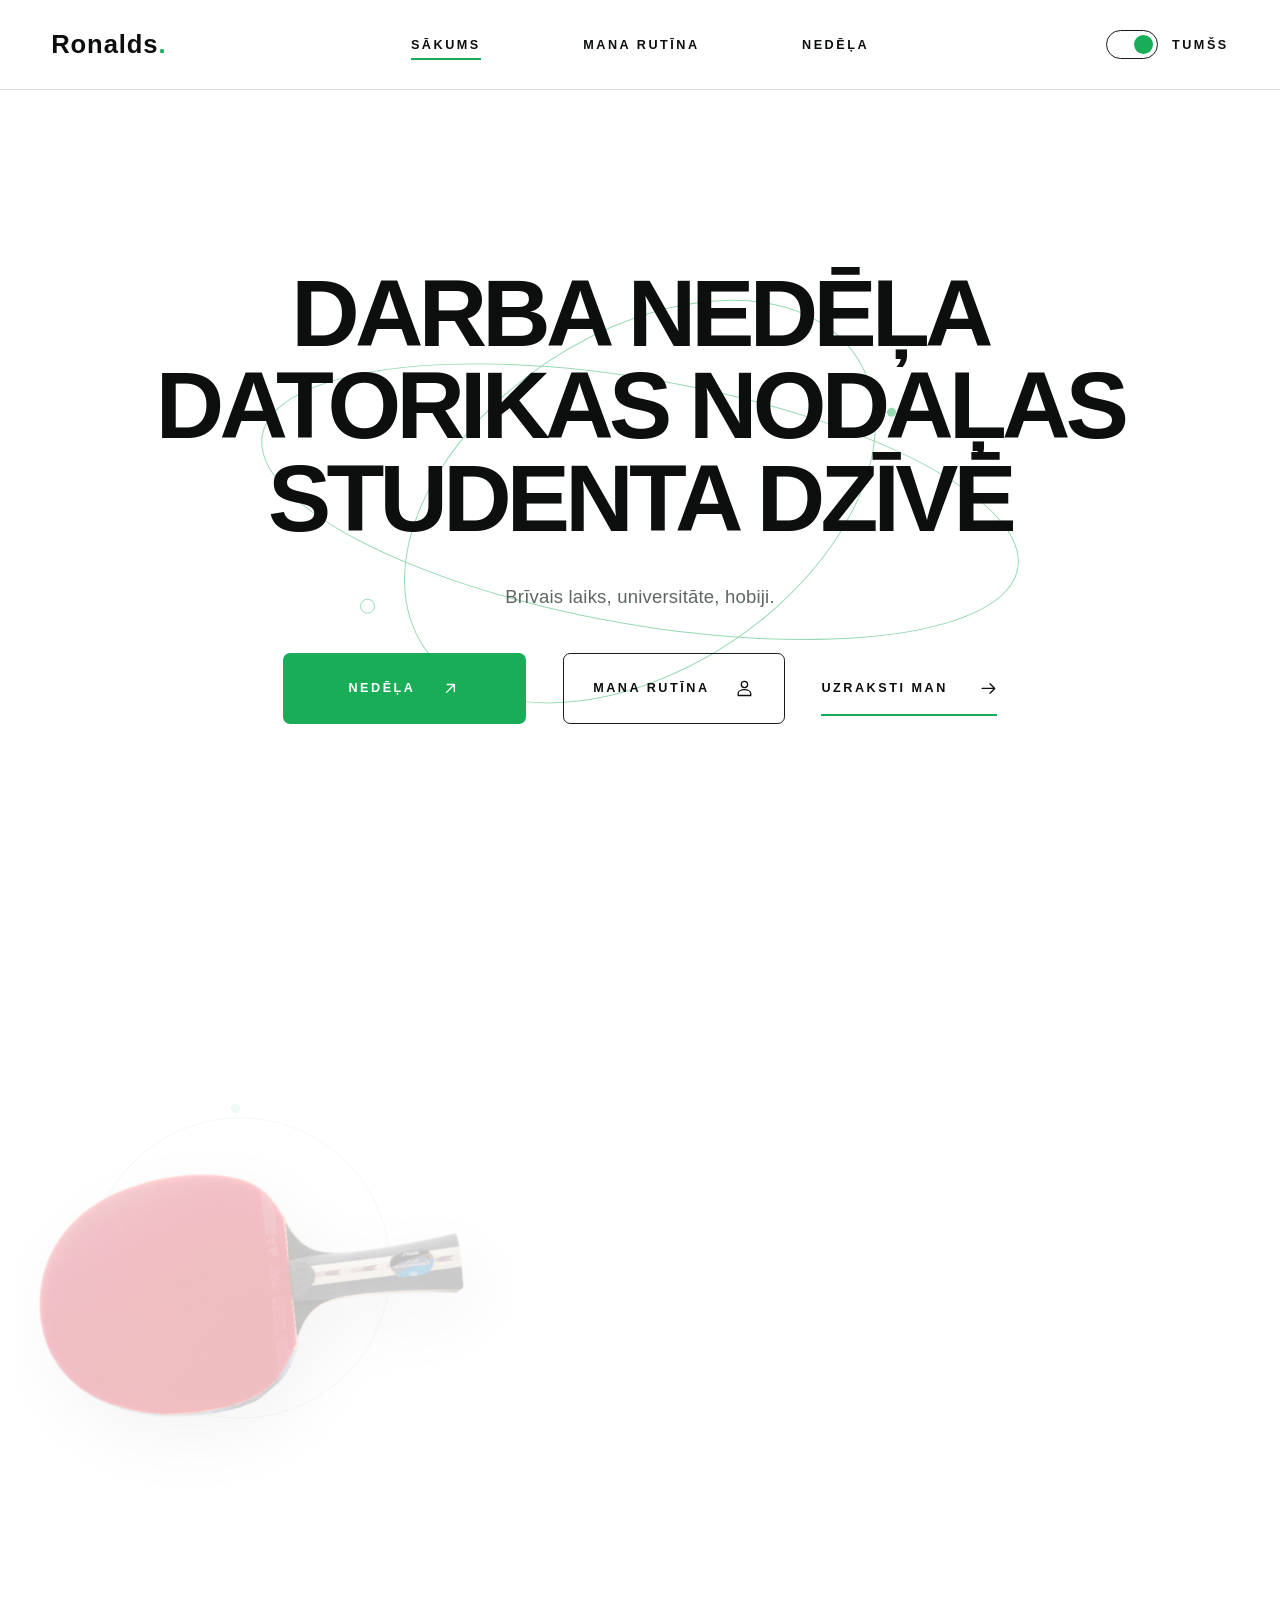
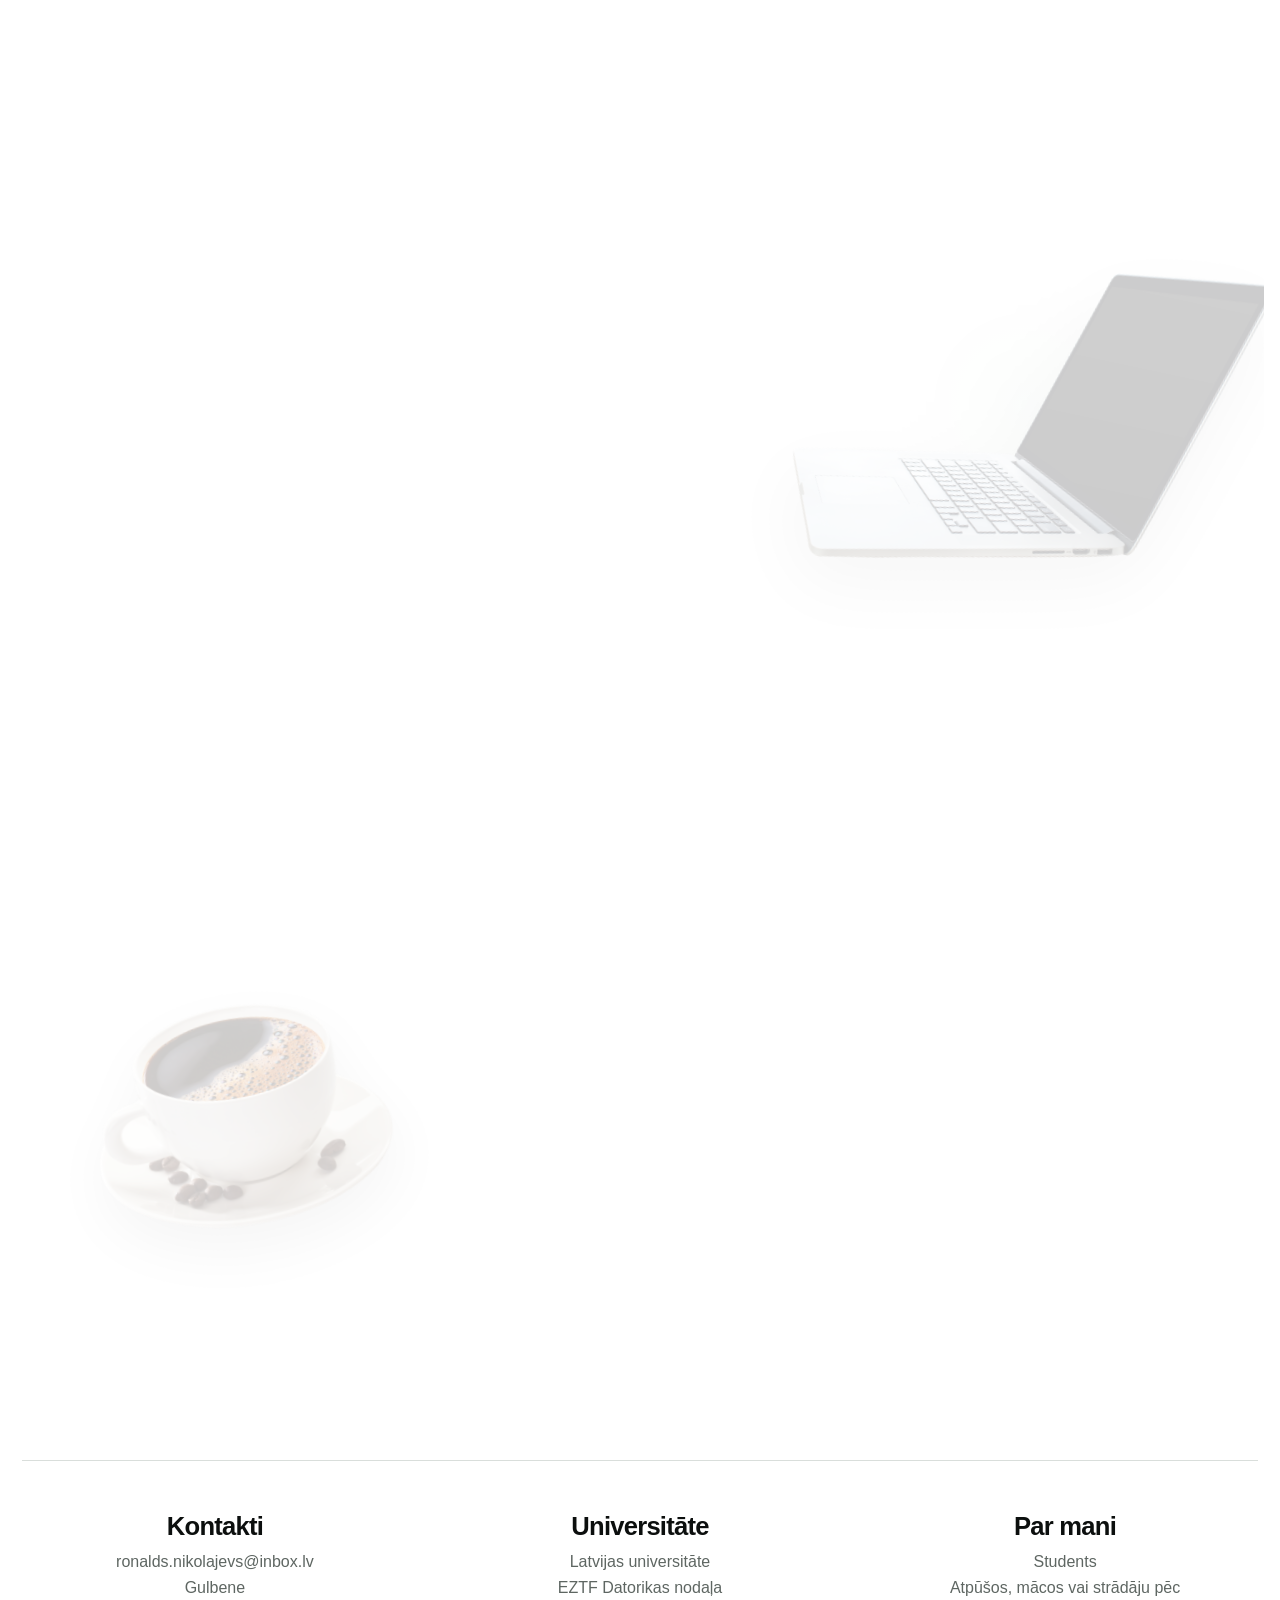
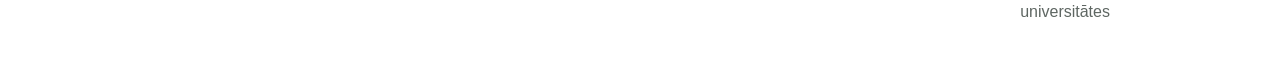
==== index.html @ 6f4b8826 "Add files via upload" ====
<!doctype html>
<html lang="en">
  <head>
    <meta charset="UTF-8">
    <meta name="viewport" content="width=device-width, initial-scale=1.0">
    <meta name="theme-color" content="#ffffff">
    <title>Sākums</title>
    <script>
      (() => {
        const savedTheme = localStorage.getItem("form-theme");
        const prefersDark = window.matchMedia("(prefers-color-scheme: dark)").matches;
        document.documentElement.dataset.theme = savedTheme || (prefersDark ? "dark" : "light");
      })();
    </script>
    <link rel="stylesheet" href="styles.css">
    <script src="script.js" defer></script>
  </head>
  <body>
    <header class="site-header">
      <a class="brand" href="index.html" aria-label="WEEK home">
        Ronalds<span>.</span>
      </a>

      <nav class="main-nav" aria-label="Main navigation">
        <a class="active" href="index.html" aria-current="page">Sākums</a>
        <a href="about.html">Mana rutīna</a>
        <a href="week.html">Nedēļa</a>
      </nav>

      <div class="header-actions">
        <button class="theme-toggle" type="button" aria-label="Switch to dark mode" aria-pressed="false">
          <span class="switch" aria-hidden="true"><span class="switch-dot"></span></span>
          <span class="toggle-label">Dark</span>
        </button>
      </div>
    </header>

    <main>
      <section class="hero" aria-labelledby="hero-title">
        <div class="orbit" aria-hidden="true">
          <span class="ring ring-one"></span>
          <span class="ring ring-two"></span>
          <span class="planet planet-one"></span>
          <span class="planet planet-two"></span>
        </div>

        <h1 id="hero-title">Darba nedēļa<br>Datorikas nodaļas studenta dzīvē</h1>
        <p class="hero-copy">Brīvais laiks, universitāte, hobiji.</p>

        <div class="hero-actions" aria-label="Explore">
          <a class="button primary" href="week.html">
            Nedēļa
            <svg viewBox="0 0 24 24" aria-hidden="true"><path d="M7 17 17 7M8 7h9v9"></path></svg>
          </a>
          <a class="button secondary" href="about.html">
            Mana rutīna
            <svg viewBox="0 0 24 24" aria-hidden="true"><path d="M20 21H4v-2.5c0-3 3.6-5 8-5s8 2 8 5V21ZM12 11a4 4 0 1 0 0-8 4 4 0 0 0 0 8Z"></path></svg>
          </a>
          <a class="button text-button" id="contact" href="contact.html">
            Uzraksti man
            <svg viewBox="0 0 24 24" aria-hidden="true"><path d="M4 12h16m-6-6 6 6-6 6"></path></svg>
          </a>
        </div>
      </section>

      <section class="racket-section scroll-racket" aria-labelledby="racket-title">
        <div class="racket-art" aria-hidden="true">
          <span class="racket-orbit"></span>
          <img src="assets/ping-pong-racket.png" alt="">
        </div>

        <div class="racket-copy">
          <span class="section-number">Hobijs / 01</span>
          <h2 id="racket-title">Galda teniss starp lekcijām</h2>
          <p>
            Galda teniss parāda kā es pavadu savu brīvo laiku aktīvi.
            Es ar saviem draugiem starp lekcijām spēlēju galda tenisu atpūtas telpā.
          </p>
          <p>
            Tas atļauj atslābt par universitātes darbiem.
          </p>
        </div>
      </section>

      <section class="laptop-section scroll-feature" aria-labelledby="laptop-title">
        <div class="laptop-copy">
          <span class="section-number">Mācības / 02</span>
          <h2 id="laptop-title">Dators ikdienas darbam</h2>
          <p>
            Katru dienu es izmantoju datoru vairākas stundas.
            Ar to pieslēdzos lekcijām, programmēju, veidoju mājaslapas un pabeidzu universitātes uzdevumus.
          </p>
          <p>
            Tas parāda manu datorikas studenta pusi: daudz laika pavadu pie ekrāna, bet tieši tur idejas pārvēršas reālā darbā.
          </p>
        </div>

        <div class="laptop-art" aria-hidden="true" data-scroll-art>
          <span class="laptop-glow"></span>
          <img src="assets/laptop-real.png" alt="">
        </div>
      </section>

      <section class="coffee-section scroll-feature" aria-labelledby="coffee-title">
        <div class="coffee-art" aria-hidden="true" data-scroll-art>
          <span class="coffee-glow"></span>
          <img src="assets/coffee-cup.png" alt="">
        </div>

        <div class="coffee-copy">
          <span class="section-number">Uzturs / 03</span>
          <h2 id="coffee-title">Kafija</h2>
          <p>
            Kādreiz vispār nedzēru kafiju, bet pēdējā laikā to dzeru pirms sāku mācīties, vai kad programmēju.
            Tā palīdz savākt domas un sagatavoties dienas darbiem.
          </p>
          <p>
            Nelietoju kafiju vairāk par 3 reizēm dienā.
          </p>
        </div>
      </section>
    </main>

    <footer class="site-footer">
      <article>
        <h2>Kontakti</h2>
        <p>ronalds.nikolajevs@inbox.lv</p>
        <p>Gulbene</p>
      </article>

      <article>
        <h2>Universitāte</h2>
        <p>Latvijas universitāte</p>
        <p>EZTF Datorikas nodaļa</p>
      </article>

      <article>
        <h2>Par mani</h2>
        <p>Students</p>
        <p>Atpūšos, mācos vai strādāju pēc universitātes</p>
      </article>
    </footer>
  </body>
</html>
---- styles.css ----
:root {
  --background: #ffffff;
  --surface: #ffffff;
  --text: #0c0f0e;
  --muted: #5e6662;
  --border: #d9dedb;
  --border-strong: #141a17;
  --green: #19ad58;
  --green-dark: #078b40;
  --green-soft: rgba(25, 173, 88, 0.17);
  --header-height: 5.65rem;
  --container: 92rem;
  --shadow: 0 16px 35px rgba(7, 139, 64, 0.19);
  --ease: cubic-bezier(0.22, 1, 0.36, 1);
}

html[data-theme="dark"] {
  --background: #090d0b;
  --surface: #0f1512;
  --text: #f5f8f6;
  --muted: #a7b1ac;
  --border: #28322d;
  --border-strong: #d8e0dc;
  --green: #3bcd75;
  --green-dark: #23a65b;
  --green-soft: rgba(59, 205, 117, 0.2);
  --shadow: 0 20px 42px rgba(20, 201, 96, 0.17);
}

*,
*::before,
*::after {
  box-sizing: border-box;
}

html {
  scroll-behavior: smooth;
}

body {
  min-width: 19rem;
  margin: 0;
  background: var(--background);
  color: var(--text);
  font-family: "Arial Nova", "Aptos", "Helvetica Neue", Arial, sans-serif;
  transition: background-color 350ms ease, color 350ms ease;
}

a {
  color: inherit;
  text-decoration: none;
}

.site-header {
  position: relative;
  z-index: 2;
  height: var(--header-height);
  max-width: var(--container);
  margin: 0 auto;
  padding: 0 clamp(1.4rem, 4vw, 3.6rem);
  border-bottom: 1px solid var(--border);
  display: grid;
  grid-template-columns: 1fr auto 1fr;
  align-items: center;
  transition: border-color 350ms ease;
}

.brand {
  justify-self: start;
  font-size: clamp(1.4rem, 2vw, 1.8rem);
  font-weight: 800;
  letter-spacing: 0.035em;
}

.brand span {
  color: var(--green);
}

.main-nav {
  display: flex;
  align-items: center;
  gap: clamp(2.6rem, 8vw, 7.2rem);
}

.main-nav a,
.start-button,
.toggle-label,
.button {
  font-size: 0.79rem;
  font-weight: 700;
  letter-spacing: 0.2em;
  text-transform: uppercase;
}

.main-nav a {
  position: relative;
  padding: 0.8rem 0;
}

.main-nav a::after {
  content: "";
  position: absolute;
  right: 0;
  bottom: 0.3rem;
  left: 0;
  height: 2px;
  background: var(--green);
  transform: scaleX(0);
  transform-origin: right;
  transition: transform 260ms var(--ease);
}

.main-nav a:hover::after,
.main-nav a:focus-visible::after,
.main-nav a.active::after {
  transform: scaleX(1);
  transform-origin: left;
}

.header-actions {
  justify-self: end;
  display: flex;
  align-items: center;
  gap: clamp(1.2rem, 3vw, 2.25rem);
}

.start-button {
  padding: 1rem 1.8rem;
  border: 1px solid var(--border-strong);
  border-radius: 0.42rem;
  transition: color 240ms ease, background-color 240ms ease, transform 240ms var(--ease);
}

.start-button:hover,
.start-button:focus-visible {
  background: var(--text);
  color: var(--background);
  transform: translateY(-2px);
}

.theme-toggle {
  appearance: none;
  border: 0;
  padding: 0;
  background: transparent;
  color: var(--text);
  display: flex;
  align-items: center;
  gap: 0.85rem;
  cursor: pointer;
}

.switch {
  position: relative;
  width: 3.25rem;
  height: 1.85rem;
  border: 1px solid var(--border-strong);
  border-radius: 999px;
  display: block;
}

.switch-dot {
  position: absolute;
  top: 0.27rem;
  right: 0.29rem;
  width: 1.18rem;
  height: 1.18rem;
  border-radius: 50%;
  background: var(--green);
  transition: transform 300ms var(--ease), background-color 250ms ease;
}

html[data-theme="dark"] .switch-dot {
  transform: translateX(-1.35rem);
}

.hero {
  position: relative;
  min-height: calc(100svh - var(--header-height));
  padding: clamp(2.75rem, 8vh, 5.2rem) 1.4rem;
  display: flex;
  flex-direction: column;
  align-items: center;
  justify-content: center;
  text-align: center;
  overflow: hidden;
}

.hero h1 {
  position: relative;
  z-index: 1;
  margin: 0;
  font-size: clamp(3.25rem, 7.4vw, 6.8rem);
  font-weight: 800;
  letter-spacing: -0.05em;
  line-height: 0.98;
  text-transform: uppercase;
  animation: rise-in 760ms var(--ease) both;
}

.hero-copy {
  position: relative;
  z-index: 1;
  margin: clamp(2rem, 4.5vh, 3.4rem) 0 0;
  color: var(--muted);
  font-size: clamp(1rem, 1.45vw, 1.28rem);
  letter-spacing: 0.01em;
  animation: rise-in 760ms 100ms var(--ease) both;
}

.hero-actions {
  position: relative;
  z-index: 1;
  margin-top: clamp(2rem, 5vh, 3.25rem);
  display: flex;
  align-items: center;
  gap: clamp(1.25rem, 3vw, 2.3rem);
  animation: rise-in 760ms 190ms var(--ease) both;
}

.button {
  height: 4.45rem;
  display: inline-flex;
  align-items: center;
  justify-content: center;
  gap: 1.6rem;
  transition: transform 260ms var(--ease), box-shadow 260ms ease, background-color 260ms ease;
}

.button svg {
  width: 1.18rem;
  height: 1.18rem;
  fill: none;
  stroke: currentColor;
  stroke-width: 1.7;
  stroke-linecap: round;
  stroke-linejoin: round;
  transition: transform 270ms var(--ease);
}

.primary {
  min-width: clamp(14.4rem, 19vw, 16rem);
  padding: 0 1.85rem;
  border-radius: 0.45rem;
  color: #fff;
  background: var(--green);
}

.primary:hover,
.primary:focus-visible {
  background: var(--green-dark);
  box-shadow: var(--shadow);
  transform: translateY(-4px);
}

.primary:hover svg,
.primary:focus-visible svg {
  transform: translate(3px, -3px);
}

.secondary {
  min-width: clamp(13.5rem, 17vw, 15rem);
  padding: 0 1.85rem;
  border: 1px solid var(--border-strong);
  border-radius: 0.45rem;
}

.secondary:hover,
.secondary:focus-visible {
  background-color: var(--green-soft);
  transform: translateY(-4px);
}

.secondary:hover svg,
.secondary:focus-visible svg {
  transform: scale(1.08);
}

.text-button {
  position: relative;
  min-width: 11rem;
  justify-content: space-between;
  height: 4rem;
}

.text-button::after {
  content: "";
  position: absolute;
  right: 0;
  bottom: 0.25rem;
  left: 0;
  height: 2px;
  background: var(--green);
  transform-origin: left;
  transition: transform 270ms var(--ease);
}

.text-button:hover::after,
.text-button:focus-visible::after {
  transform: scaleX(0.72);
}

.text-button:hover svg,
.text-button:focus-visible svg {
  transform: translateX(7px);
}

.orbit {
  position: absolute;
  top: 50%;
  left: 50%;
  width: min(48rem, 72vw);
  height: clamp(17rem, 33vw, 21rem);
  transform: translate(-50%, -48%);
  color: var(--green);
  opacity: 0.45;
}

.ring {
  position: absolute;
  inset: 2.8rem 0;
  border: 1px solid currentColor;
  border-radius: 50%;
}

.ring-one {
  transform: rotate(10deg);
  animation: orbit-sway 12s ease-in-out infinite alternate;
}

.ring-two {
  inset: 0 7.7rem;
  transform: rotate(-34deg);
  animation: orbit-sway-alt 14s ease-in-out infinite alternate;
}

.planet {
  position: absolute;
  width: 0.58rem;
  height: 0.58rem;
  border-radius: 50%;
  background: currentColor;
}

.planet-one {
  top: 4.6rem;
  right: 8rem;
}

.planet-two {
  bottom: 3.5rem;
  left: 6.5rem;
  background: var(--background);
  border: 1px solid currentColor;
  width: 0.95rem;
  height: 0.95rem;
}

.racket-section {
  width: min(78rem, 100%);
  min-height: min(46rem, calc(100svh - var(--header-height)));
  margin: 0 auto;
  padding: clamp(4rem, 9vw, 7rem) clamp(1.35rem, 4vw, 3.6rem);
  display: grid;
  grid-template-columns: minmax(18rem, 0.9fr) minmax(19rem, 1fr);
  gap: clamp(2.2rem, 6vw, 5.6rem);
  align-items: center;
  overflow: hidden;
}

.racket-art {
  --racket-progress: 0;
  position: relative;
  min-height: clamp(19rem, 38vw, 31rem);
  display: grid;
  place-items: center;
  opacity: calc(0.25 + (var(--racket-progress) * 0.75));
  transform:
    translateX(calc(-5rem + (var(--racket-progress) * 5rem)))
    rotate(calc(-18deg + (var(--racket-progress) * 18deg)))
    scale(calc(0.82 + (var(--racket-progress) * 0.18)));
  transition: opacity 180ms linear, transform 180ms linear;
}

.racket-art img {
  position: relative;
  z-index: 1;
  width: min(35rem, 100%);
  filter: drop-shadow(0 2rem 2.7rem rgba(0, 0, 0, 0.18));
  transform: rotate(-10deg);
}

.racket-orbit {
  position: absolute;
  width: min(27rem, 86%);
  aspect-ratio: 1;
  border: 1px solid var(--green);
  border-radius: 50%;
  opacity: 0.32;
  transform: rotate(-24deg) scale(calc(0.85 + (var(--racket-progress) * 0.18)));
}

.racket-orbit::after {
  content: "";
  position: absolute;
  right: 14%;
  top: 8%;
  width: 0.8rem;
  height: 0.8rem;
  border-radius: 50%;
  background: var(--green);
}

.racket-copy {
  opacity: 0;
  transform: translateY(1.4rem);
  transition: opacity 520ms var(--ease), transform 520ms var(--ease);
}

.racket-section.is-visible .racket-copy {
  opacity: 1;
  transform: translateY(0);
}

.section-number {
  display: inline-block;
  margin-bottom: 1rem;
  color: var(--green);
  font-size: 0.7rem;
  font-weight: 800;
  letter-spacing: 0.19em;
  text-transform: uppercase;
}

.racket-copy h2 {
  margin: 0;
  font-size: clamp(2.35rem, 5vw, 4.55rem);
  font-weight: 800;
  letter-spacing: -0.055em;
  line-height: 1;
  text-transform: uppercase;
}

.racket-copy p {
  max-width: 39rem;
  margin: 1.25rem 0 0;
  color: var(--muted);
  font-size: clamp(1rem, 1.45vw, 1.16rem);
  line-height: 1.65;
}

.laptop-section {
  width: min(78rem, 100%);
  min-height: min(46rem, calc(100svh - var(--header-height)));
  margin: 0 auto;
  padding: clamp(4rem, 9vw, 7rem) clamp(1.35rem, 4vw, 3.6rem);
  display: grid;
  grid-template-columns: minmax(19rem, 1fr) minmax(18rem, 1fr);
  gap: clamp(2.2rem, 6vw, 5.6rem);
  align-items: center;
  overflow: hidden;
}

.laptop-section {
  --feature-progress: 0;
}

.laptop-copy {
  opacity: 0;
  transform: translateY(1.4rem);
  transition: opacity 520ms var(--ease), transform 520ms var(--ease);
}

.laptop-section.is-visible .laptop-copy {
  opacity: 1;
  transform: translateY(0);
}

.laptop-copy h2 {
  margin: 0;
  font-size: clamp(2.35rem, 5vw, 4.55rem);
  font-weight: 800;
  letter-spacing: -0.055em;
  line-height: 1;
  text-transform: uppercase;
}

.laptop-copy p {
  max-width: 39rem;
  margin: 1.25rem 0 0;
  color: var(--muted);
  font-size: clamp(1rem, 1.45vw, 1.16rem);
  line-height: 1.65;
}

.laptop-art {
  position: relative;
  min-height: clamp(19rem, 38vw, 31rem);
  display: grid;
  place-items: center;
  opacity: calc(0.2 + (var(--feature-progress) * 0.8));
  transform:
    translateX(calc(5rem - (var(--feature-progress) * 5rem)))
    rotate(calc(12deg - (var(--feature-progress) * 12deg)))
    scale(calc(0.84 + (var(--feature-progress) * 0.16)));
  transition: opacity 180ms linear, transform 180ms linear;
}

.laptop-art img {
  position: relative;
  z-index: 1;
  width: min(40rem, 112%);
  filter: drop-shadow(0 2rem 2.7rem rgba(0, 0, 0, 0.18));
}

.laptop-glow {
  position: absolute;
  width: min(27rem, 78%);
  aspect-ratio: 1;
  border-radius: 50%;
  background: radial-gradient(circle, var(--green-soft), transparent 64%);
  opacity: calc(0.35 + (var(--feature-progress) * 0.4));
  transform: scale(calc(0.82 + (var(--feature-progress) * 0.28)));
}

.coffee-section {
  --feature-progress: 0;
  width: min(78rem, 100%);
  min-height: min(43rem, calc(100svh - var(--header-height)));
  margin: 0 auto;
  padding: clamp(4rem, 9vw, 7rem) clamp(1.35rem, 4vw, 3.6rem);
  display: grid;
  grid-template-columns: minmax(18rem, 0.95fr) minmax(19rem, 1.05fr);
  gap: clamp(2.2rem, 6vw, 5.6rem);
  align-items: center;
  overflow: hidden;
}

.coffee-copy {
  opacity: 0;
  transform: translateY(1.4rem);
  transition: opacity 520ms var(--ease), transform 520ms var(--ease);
}

.coffee-section.is-visible .coffee-copy {
  opacity: 1;
  transform: translateY(0);
}

.coffee-copy h2 {
  margin: 0;
  font-size: clamp(2.35rem, 5vw, 4.55rem);
  font-weight: 800;
  letter-spacing: -0.055em;
  line-height: 1;
  text-transform: uppercase;
}

.coffee-copy p {
  max-width: 39rem;
  margin: 1.25rem 0 0;
  color: var(--muted);
  font-size: clamp(1rem, 1.45vw, 1.16rem);
  line-height: 1.65;
}

.coffee-art {
  position: relative;
  min-height: clamp(18rem, 34vw, 28rem);
  display: grid;
  place-items: center;
  opacity: calc(0.2 + (var(--feature-progress) * 0.8));
  transform:
    translateX(calc(-5rem + (var(--feature-progress) * 5rem)))
    rotate(calc(-10deg + (var(--feature-progress) * 10deg)))
    scale(calc(0.84 + (var(--feature-progress) * 0.16)));
  transition: opacity 180ms linear, transform 180ms linear;
}

.coffee-art img {
  position: relative;
  z-index: 1;
  width: min(22rem, 88%);
  filter: drop-shadow(0 1.8rem 2.2rem rgba(0, 0, 0, 0.2));
}

.coffee-glow {
  position: absolute;
  width: min(20rem, 78%);
  aspect-ratio: 1;
  border-radius: 50%;
  background:
    radial-gradient(circle at 45% 45%, rgba(113, 221, 78, 0.32), transparent 58%),
    radial-gradient(circle, var(--surface), transparent 70%);
  opacity: calc(0.35 + (var(--feature-progress) * 0.42));
  transform: scale(calc(0.8 + (var(--feature-progress) * 0.32)));
}

.week-main {
  width: min(88rem, 100%);
  margin: 0 auto;
  padding: clamp(3.6rem, 7vw, 5.5rem) clamp(1.35rem, 4vw, 3.6rem) clamp(4rem, 8vw, 6.2rem);
}

.week-heading {
  text-align: center;
  animation: rise-in 720ms var(--ease) both;
}

.week-heading h1 {
  margin: 0;
  font-size: clamp(2.7rem, 5vw, 4.55rem);
  font-weight: 800;
  letter-spacing: -0.055em;
  line-height: 1;
  text-transform: uppercase;
}

.week-heading p {
  margin: 1.45rem 0 0;
  color: var(--muted);
  font-size: clamp(1rem, 1.5vw, 1.18rem);
}

.week-heading::after {
  content: "";
  display: block;
  width: 4.8rem;
  height: 2px;
  margin: 1.2rem auto 0;
  background: var(--green);
}

.days-grid {
  margin-top: clamp(3rem, 5.5vw, 4.2rem);
  display: flex;
  flex-wrap: wrap;
  justify-content: center;
  gap: clamp(1rem, 2.2vw, 1.6rem);
}

.day-card {
  --card-delay: 80ms;
  appearance: none;
  flex: 0 1 clamp(14rem, calc(25% - 1.5rem), 18rem);
  min-width: 14rem;
  padding: 0;
  border: 1px solid var(--border);
  border-radius: 0.65rem;
  background: var(--surface);
  color: var(--text);
  cursor: pointer;
  text-align: left;
  overflow: hidden;
  font: inherit;
  animation: rise-in 620ms var(--card-delay) var(--ease) both;
  transition: transform 270ms var(--ease), border-color 270ms ease, box-shadow 270ms ease;
}

.day-card:nth-child(2) { --card-delay: 125ms; }
.day-card:nth-child(3) { --card-delay: 170ms; }
.day-card:nth-child(4) { --card-delay: 215ms; }
.day-card:nth-child(5) { --card-delay: 260ms; }
.day-card:nth-child(6) { --card-delay: 305ms; }
.day-card:nth-child(7) { --card-delay: 350ms; }

.day-card:hover,
.day-card:focus-visible {
  border-color: var(--green);
  box-shadow: 0 18px 36px rgba(12, 15, 14, 0.09);
  transform: translateY(-0.45rem);
}

html[data-theme="dark"] .day-card:hover,
html[data-theme="dark"] .day-card:focus-visible {
  box-shadow: var(--shadow);
}

.card-visual {
  position: relative;
  display: block;
  height: clamp(11.8rem, 15.5vw, 13.75rem);
  margin: 0.55rem;
  border-radius: 0.42rem;
  border: 1px solid var(--border);
  background: linear-gradient(135deg, var(--green-soft), transparent 58%);
  overflow: hidden;
}

.card-number {
  position: absolute;
  top: 0.72rem;
  left: 0.86rem;
  font-size: clamp(3.15rem, 4vw, 3.75rem);
  line-height: 1;
  font-weight: 800;
  letter-spacing: -0.08em;
}

.time-mark {
  position: absolute;
  right: 0.75rem;
  color: var(--muted);
  font-size: 0.55rem;
  letter-spacing: 0.16em;
}

.time-one { top: 1.22rem; }
.time-two { top: 4.15rem; }
.time-three { top: 7.25rem; }
.time-four { bottom: 1.1rem; }

.timeline-line {
  position: absolute;
  top: 1.55rem;
  right: 3.2rem;
  bottom: 1.35rem;
  width: 1px;
  background: var(--border);
}

.timeline-node {
  position: absolute;
  right: 2.93rem;
  width: 0.58rem;
  height: 0.58rem;
  border: 1px solid var(--green);
  border-radius: 50%;
  background: var(--surface);
}

.node-one { top: 1.22rem; background: var(--green); }
.node-two { top: 4.15rem; }
.node-three { top: 7.25rem; background: var(--green); }
.node-four { bottom: 1.02rem; }

.timeline-path {
  position: absolute;
  left: 1.2rem;
  right: 3.55rem;
  height: 1px;
  background: var(--green);
  opacity: 0.28;
  transform-origin: right;
}

.path-one {
  top: 5.15rem;
  transform: rotate(-11deg);
}

.path-two {
  top: 7.4rem;
  transform: rotate(15deg);
}

.path-three {
  bottom: 2.25rem;
  transform: rotate(-8deg);
}

.card-body {
  display: block;
  padding: 1.05rem 1.15rem 1.2rem;
}

.card-day {
  display: block;
  font-size: 1.13rem;
  font-weight: 750;
  letter-spacing: 0.04em;
  text-transform: uppercase;
}

.card-labels {
  display: flex;
  margin-top: 0.65rem;
  gap: 0.52rem;
  color: var(--muted);
  font-size: 0.58rem;
  font-weight: 700;
  letter-spacing: 0.14em;
  text-transform: uppercase;
}

.card-labels span:not(:last-child)::after {
  content: "/";
  margin-left: 0.52rem;
}

.open-day {
  display: inline-flex;
  align-items: center;
  justify-content: center;
  margin-top: 1.08rem;
  min-height: 2.35rem;
  padding: 0 1rem;
  border: 1px solid var(--border-strong);
  border-radius: 0.32rem;
  font-size: 0.64rem;
  font-weight: 700;
  letter-spacing: 0.18em;
  text-transform: uppercase;
  transition: background-color 230ms ease, color 230ms ease, border-color 230ms ease;
}

.day-card:hover .open-day,
.day-card:focus-visible .open-day {
  border-color: var(--green);
  background: var(--green);
  color: #ffffff;
}

.day-dialog {
  width: min(49rem, calc(100% - 2rem));
  max-height: calc(100svh - 2rem);
  padding: clamp(1.5rem, 4vw, 2.35rem);
  border: 1px solid var(--border);
  border-radius: 0.8rem;
  background: var(--surface);
  color: var(--text);
  box-shadow: 0 34px 90px rgba(0, 0, 0, 0.21);
  overflow: auto;
}

.day-dialog[open] {
  animation: dialog-enter 250ms var(--ease) both;
}

.day-dialog::backdrop {
  background: rgba(5, 10, 8, 0.54);
  backdrop-filter: blur(3px);
}

.dialog-heading {
  position: relative;
  padding-right: 3rem;
}

.dialog-number {
  margin: 0 0 0.9rem;
  color: var(--green);
  font-size: 0.68rem;
  font-weight: 700;
  letter-spacing: 0.22em;
  text-transform: uppercase;
}

.dialog-heading h2 {
  margin: 0;
  font-size: clamp(2.3rem, 5vw, 3.3rem);
  font-weight: 800;
  letter-spacing: -0.055em;
  line-height: 1;
  text-transform: uppercase;
}

.dialog-intro {
  max-width: 29rem;
  margin: 1rem 0 0;
  color: var(--muted);
  line-height: 1.55;
}

.dialog-close {
  position: absolute;
  top: 0;
  right: 0;
  appearance: none;
  width: 2.7rem;
  height: 2.7rem;
  border: 1px solid var(--border);
  border-radius: 50%;
  background: transparent;
  color: var(--text);
  cursor: pointer;
  display: inline-flex;
  align-items: center;
  justify-content: center;
  padding: 0;
  transition: color 220ms ease, border-color 220ms ease, transform 220ms var(--ease);
}

.dialog-close:hover,
.dialog-close:focus-visible {
  color: var(--green);
  border-color: var(--green);
  transform: rotate(90deg);
}

.dialog-close svg {
  display: block;
  width: 1.05rem;
  height: 1.05rem;
  fill: none;
  stroke: currentColor;
  stroke-width: 1.8;
  stroke-linecap: round;
  stroke-linejoin: round;
}

.routine-list {
  margin-top: clamp(1.6rem, 4vw, 2.3rem);
  display: block;
}

.day-schedule {
  position: relative;
  margin: 0;
  padding: 0;
  list-style: none;
}

.day-schedule::before {
  content: "";
  position: absolute;
  top: 0.9rem;
  bottom: 0.9rem;
  left: 6.1rem;
  width: 1px;
  background: var(--border);
}

.day-schedule li {
  position: relative;
  display: grid;
  grid-template-columns: 5.1rem 1fr;
  gap: 2rem;
  align-items: start;
  padding: 0.78rem 0;
}

.day-schedule li::before {
  content: "";
  position: absolute;
  top: 1.15rem;
  left: 5.83rem;
  z-index: 1;
  width: 0.58rem;
  height: 0.58rem;
  border-radius: 50%;
  border: 1px solid var(--green);
  background: var(--surface);
}

.day-schedule li:first-child::before,
.day-schedule li:nth-child(3)::before,
.day-schedule li:last-child::before {
  background: var(--green);
}

.schedule-time {
  color: var(--green);
  font-size: 0.68rem;
  font-weight: 800;
  letter-spacing: 0.12em;
  line-height: 1.35;
}

.schedule-activity {
  margin: 0;
  color: var(--muted);
  font-size: 0.98rem;
  line-height: 1.45;
}

.about-main {
  width: min(78rem, 100%);
  margin: 0 auto;
  padding: clamp(3.7rem, 7vw, 5.9rem) clamp(1.35rem, 4vw, 3.6rem) clamp(4rem, 8vw, 6.4rem);
}

.about-heading {
  max-width: 54rem;
  margin: 0 auto;
  text-align: center;
  animation: rise-in 720ms var(--ease) both;
}

.about-heading h1 {
  margin: 0;
  font-size: clamp(2.65rem, 5vw, 4.45rem);
  font-weight: 800;
  letter-spacing: -0.055em;
  line-height: 1;
  text-transform: uppercase;
}

.about-heading p {
  max-width: 42rem;
  margin: 1.35rem auto 0;
  color: var(--muted);
  font-size: clamp(1rem, 1.45vw, 1.16rem);
  line-height: 1.6;
}

.routine-timeline {
  position: relative;
  margin-top: clamp(3rem, 6vw, 4.8rem);
  display: grid;
  gap: clamp(1.2rem, 2.5vw, 1.7rem);
}

.routine-timeline::before {
  content: "";
  position: absolute;
  top: 1.9rem;
  bottom: 1.9rem;
  left: 1.85rem;
  width: 1px;
  background: var(--border);
}

.routine-row {
  position: relative;
  display: grid;
  grid-template-columns: 3.75rem minmax(0, 1fr);
  gap: clamp(1rem, 2.4vw, 1.7rem);
  align-items: center;
  animation: rise-in 680ms var(--ease) both;
}

.routine-row:nth-child(2) {
  animation-delay: 90ms;
}

.routine-row:nth-child(3) {
  animation-delay: 180ms;
}

.routine-marker {
  position: relative;
  z-index: 1;
  width: 3.75rem;
  height: 3.75rem;
  border: 1px solid var(--border-strong);
  border-radius: 50%;
  background: var(--background);
  color: var(--green);
  display: inline-flex;
  align-items: center;
  justify-content: center;
  font-size: 0.78rem;
  font-weight: 800;
  letter-spacing: 0.12em;
  transition: transform 270ms var(--ease), border-color 270ms ease, background-color 270ms ease;
}

.routine-panel {
  position: relative;
  min-height: clamp(8.5rem, 12vw, 10rem);
  padding: clamp(1.25rem, 3vw, 1.75rem) clamp(1.25rem, 4vw, 2.4rem);
  border: 1px solid var(--border);
  border-radius: 0.65rem;
  background:
    linear-gradient(120deg, var(--green-soft), transparent 34%),
    var(--surface);
  overflow: hidden;
  transition: transform 270ms var(--ease), border-color 270ms ease, box-shadow 270ms ease;
}

.routine-panel::after {
  content: "";
  position: absolute;
  top: 50%;
  right: clamp(1rem, 3vw, 2rem);
  width: clamp(5.5rem, 18vw, 14rem);
  height: 1px;
  background: var(--green);
  opacity: 0.22;
  transform: rotate(-8deg);
}

.routine-row:hover .routine-marker,
.routine-row:focus-within .routine-marker {
  border-color: var(--green);
  background: var(--green);
  color: #ffffff;
  transform: scale(1.04);
}

.routine-row:hover .routine-panel,
.routine-row:focus-within .routine-panel {
  border-color: var(--green);
  box-shadow: 0 18px 38px rgba(12, 15, 14, 0.08);
  transform: translateX(0.35rem);
}

html[data-theme="dark"] .routine-row:hover .routine-panel,
html[data-theme="dark"] .routine-row:focus-within .routine-panel {
  box-shadow: var(--shadow);
}

.routine-time {
  display: inline-block;
  margin-bottom: 0.75rem;
  color: var(--green);
  font-size: 0.68rem;
  font-weight: 800;
  letter-spacing: 0.19em;
  text-transform: uppercase;
}

.routine-panel h2 {
  position: relative;
  z-index: 1;
  margin: 0;
  max-width: 35rem;
  font-size: clamp(1.35rem, 2.6vw, 2.15rem);
  font-weight: 800;
  letter-spacing: -0.035em;
  line-height: 1.05;
  text-transform: uppercase;
}

.routine-panel p {
  position: relative;
  z-index: 1;
  max-width: 49rem;
  margin: 0.85rem 0 0;
  color: var(--muted);
  font-size: clamp(0.97rem, 1.25vw, 1.07rem);
  line-height: 1.55;
}

.contact-main {
  width: min(78rem, 100%);
  margin: 0 auto;
  padding: clamp(3.4rem, 7vw, 5rem) clamp(1.35rem, 4vw, 3.6rem) clamp(3.8rem, 7vw, 5.8rem);
}

.contact-heading {
  text-align: center;
  animation: rise-in 720ms var(--ease) both;
}

.contact-heading h1 {
  margin: 0;
  font-size: clamp(2.5rem, 5vw, 4.15rem);
  font-weight: 800;
  letter-spacing: -0.055em;
  line-height: 1;
  text-transform: uppercase;
}

.contact-layout {
  margin-top: clamp(2rem, 4vw, 3rem);
}

.message-form {
  width: min(34rem, 100%);
  margin: 0 auto;
  padding: clamp(1.35rem, 3vw, 2rem);
  border: 1px solid var(--border-strong);
  border-radius: 0.65rem;
  background:
    linear-gradient(135deg, var(--green-soft), transparent 36%),
    var(--surface);
  display: grid;
  gap: 0.75rem;
  animation: rise-in 720ms 90ms var(--ease) both;
}

.message-form h2 {
  margin: 0 0 0.65rem;
  text-align: center;
  font-size: clamp(1.35rem, 2.5vw, 1.85rem);
  font-weight: 800;
  letter-spacing: -0.035em;
  text-transform: uppercase;
}

.message-form label {
  margin-top: 0.35rem;
  color: var(--text);
  font-size: 0.72rem;
  font-weight: 800;
  letter-spacing: 0.16em;
  text-transform: uppercase;
}

.message-form input,
.message-form textarea {
  width: 100%;
  border: 1px solid var(--border-strong);
  border-radius: 0.28rem;
  background: var(--background);
  color: var(--text);
  font: inherit;
  font-size: 1rem;
  line-height: 1.5;
  transition: border-color 220ms ease, box-shadow 220ms ease, background-color 220ms ease;
}

.message-form input {
  min-height: 2.8rem;
  padding: 0 0.85rem;
}

.message-form textarea {
  min-height: 10rem;
  padding: 0.8rem 0.85rem;
  resize: vertical;
}

.message-form input:focus,
.message-form textarea:focus {
  border-color: var(--green);
  box-shadow: 0 0 0 3px var(--green-soft);
  outline: none;
}

.form-button {
  justify-self: end;
  margin-top: 0.8rem;
  min-height: 2.8rem;
  padding: 0 1.3rem;
  border: 1px solid var(--border-strong);
  border-radius: 0.32rem;
  background: var(--surface);
  color: var(--text);
  cursor: pointer;
  font: inherit;
  font-size: 0.72rem;
  font-weight: 800;
  letter-spacing: 0.17em;
  text-transform: uppercase;
  transition: background-color 230ms ease, color 230ms ease, border-color 230ms ease, transform 230ms var(--ease);
}

.form-button:hover,
.form-button:focus-visible {
  border-color: var(--green);
  background: var(--green);
  color: #ffffff;
  transform: translateY(-2px);
}

.site-footer {
  width: min(78rem, calc(100% - 2.7rem));
  margin: 0 auto;
  padding: clamp(2rem, 4.5vw, 3.2rem) 0 clamp(2.2rem, 5vw, 3.8rem);
  border-top: 1px solid var(--border);
  display: grid;
  grid-template-columns: repeat(3, 1fr);
  gap: clamp(1.2rem, 3vw, 2.4rem);
  text-align: center;
  animation: rise-in 720ms 170ms var(--ease) both;
}

.site-footer h2 {
  margin: 0 0 0.55rem;
  font-size: clamp(1.25rem, 2vw, 1.65rem);
  font-weight: 800;
  letter-spacing: -0.03em;
}

.site-footer p {
  max-width: 16rem;
  margin: 0.2rem auto 0;
  color: var(--muted);
  line-height: 1.45;
}

:focus-visible {
  outline: 2px solid var(--green);
  outline-offset: 4px;
}

@keyframes rise-in {
  from {
    opacity: 0;
    transform: translateY(1.2rem);
  }
  to {
    opacity: 1;
    transform: translateY(0);
  }
}

@keyframes dialog-enter {
  from {
    opacity: 0;
    transform: translateY(1.1rem) scale(0.985);
  }
  to {
    opacity: 1;
    transform: translateY(0) scale(1);
  }
}

@keyframes orbit-sway {
  to {
    transform: rotate(16deg) translateY(-0.35rem);
  }
}

@keyframes orbit-sway-alt {
  to {
    transform: rotate(-27deg) translateX(0.5rem);
  }
}

@media (max-width: 56rem) {
  :root {
    --header-height: 8.6rem;
  }

  .site-header {
    grid-template-columns: 1fr auto;
    grid-template-rows: 4.8rem 3.8rem;
  }

  .main-nav {
    grid-column: 1 / -1;
    grid-row: 2;
    width: 100%;
    justify-content: space-between;
    gap: clamp(1rem, 5vw, 2.6rem);
  }

  .header-actions {
    gap: 1rem;
  }

  .start-button {
    padding: 0.78rem 1rem;
  }

  .toggle-label {
    display: none;
  }

  .hero {
    padding-top: clamp(2.4rem, 6vh, 4rem);
  }

  .orbit {
    top: 39%;
    width: 88vw;
  }

  .racket-section {
    grid-template-columns: 1fr;
    text-align: center;
  }

  .laptop-section {
    grid-template-columns: 1fr;
    text-align: center;
  }

  .coffee-section {
    grid-template-columns: 1fr;
    text-align: center;
  }

  .laptop-art {
    order: -1;
  }

  .racket-copy p,
  .laptop-copy p,
  .coffee-copy p {
    margin-right: auto;
    margin-left: auto;
  }

  .week-main {
    padding-top: clamp(2.7rem, 7vw, 4rem);
  }

  .day-card {
    flex-basis: min(20rem, calc(50% - 0.75rem));
  }

  .about-main {
    padding-top: clamp(2.8rem, 7vw, 4.2rem);
  }

  .site-footer {
    grid-template-columns: 1fr;
    gap: 1.5rem;
  }

  .routine-timeline::before {
    left: 1.55rem;
  }

  .routine-row {
    grid-template-columns: 3.1rem minmax(0, 1fr);
  }

  .routine-marker {
    width: 3.1rem;
    height: 3.1rem;
  }
}

@media (max-width: 40rem) {
  .main-nav a,
  .start-button,
  .toggle-label,
  .button {
    font-size: 0.7rem;
    letter-spacing: 0.17em;
  }

  .main-nav a {
    text-align: center;
  }

  .hero-copy {
    max-width: 19rem;
    line-height: 1.65;
  }

  .hero-actions {
    width: min(20rem, 100%);
    flex-direction: column;
    gap: 1rem;
  }

  .button {
    width: 100%;
  }

  .text-button {
    padding: 0 1.1rem;
  }

  .orbit {
    opacity: 0.31;
  }

  .racket-section {
    padding-top: 3.2rem;
  }

  .racket-art {
    min-height: 17rem;
  }

  .laptop-section {
    padding-top: 3.2rem;
  }

  .coffee-section {
    padding-top: 3.2rem;
  }

  .laptop-art {
    min-height: 17rem;
  }

  .coffee-art {
    min-height: 16rem;
  }

  .racket-copy h2 {
    font-size: clamp(2.1rem, 12vw, 2.9rem);
  }

  .laptop-copy h2,
  .coffee-copy h2 {
    font-size: clamp(2.1rem, 12vw, 2.9rem);
  }

  .week-heading h1 {
    font-size: clamp(2.25rem, 12.6vw, 2.9rem);
  }

  .days-grid {
    margin-top: 2.6rem;
  }

  .day-card {
    flex-basis: min(21rem, 100%);
  }

  .card-visual {
    height: 13.5rem;
  }

  .routine-list {
    display: block;
  }

  .day-schedule::before {
    left: 4.85rem;
  }

  .day-schedule li {
    grid-template-columns: 4rem 1fr;
    gap: 1.65rem;
  }

  .day-schedule li::before {
    left: 4.58rem;
  }

  .schedule-time {
    font-size: 0.62rem;
  }

  .about-heading h1 {
    font-size: clamp(2.2rem, 11.7vw, 2.9rem);
  }

  .contact-heading h1 {
    font-size: clamp(2.2rem, 11.7vw, 2.9rem);
  }

  .message-form {
    padding: 1.2rem;
  }

  .routine-timeline {
    gap: 1rem;
  }

  .routine-timeline::before {
    display: none;
  }

  .routine-row {
    grid-template-columns: 1fr;
    gap: 0.8rem;
  }

  .routine-marker {
    width: 3rem;
    height: 3rem;
  }

  .routine-panel {
    min-height: 0;
  }

  .routine-row:hover .routine-panel,
  .routine-row:focus-within .routine-panel {
    transform: translateY(-0.18rem);
  }
}

@media (prefers-reduced-motion: reduce) {
  *,
  *::before,
  *::after {
    scroll-behavior: auto;
    animation-duration: 1ms !important;
    animation-iteration-count: 1 !important;
    transition-duration: 1ms !important;
  }

  .racket-art,
  .racket-copy,
  .laptop-art,
  .laptop-copy,
  .coffee-art,
  .coffee-copy {
    opacity: 1;
    transform: none;
  }
}
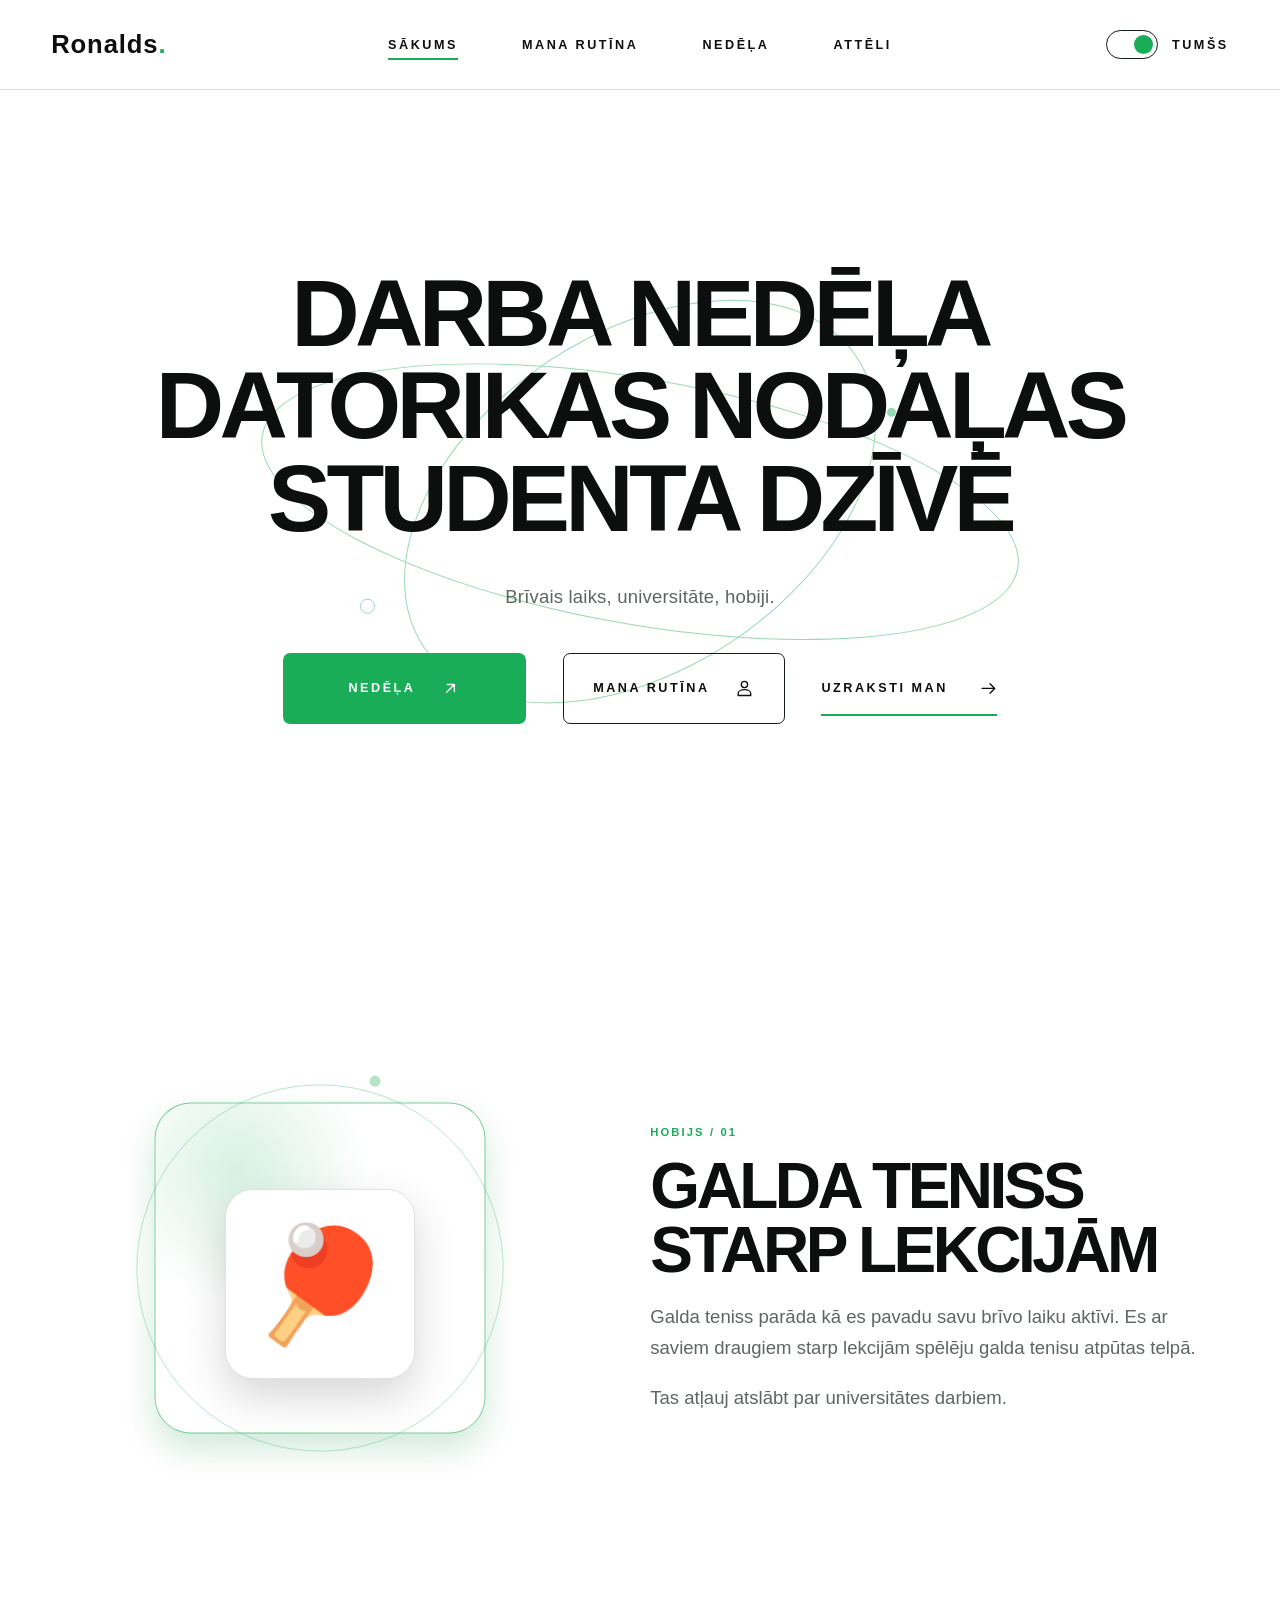
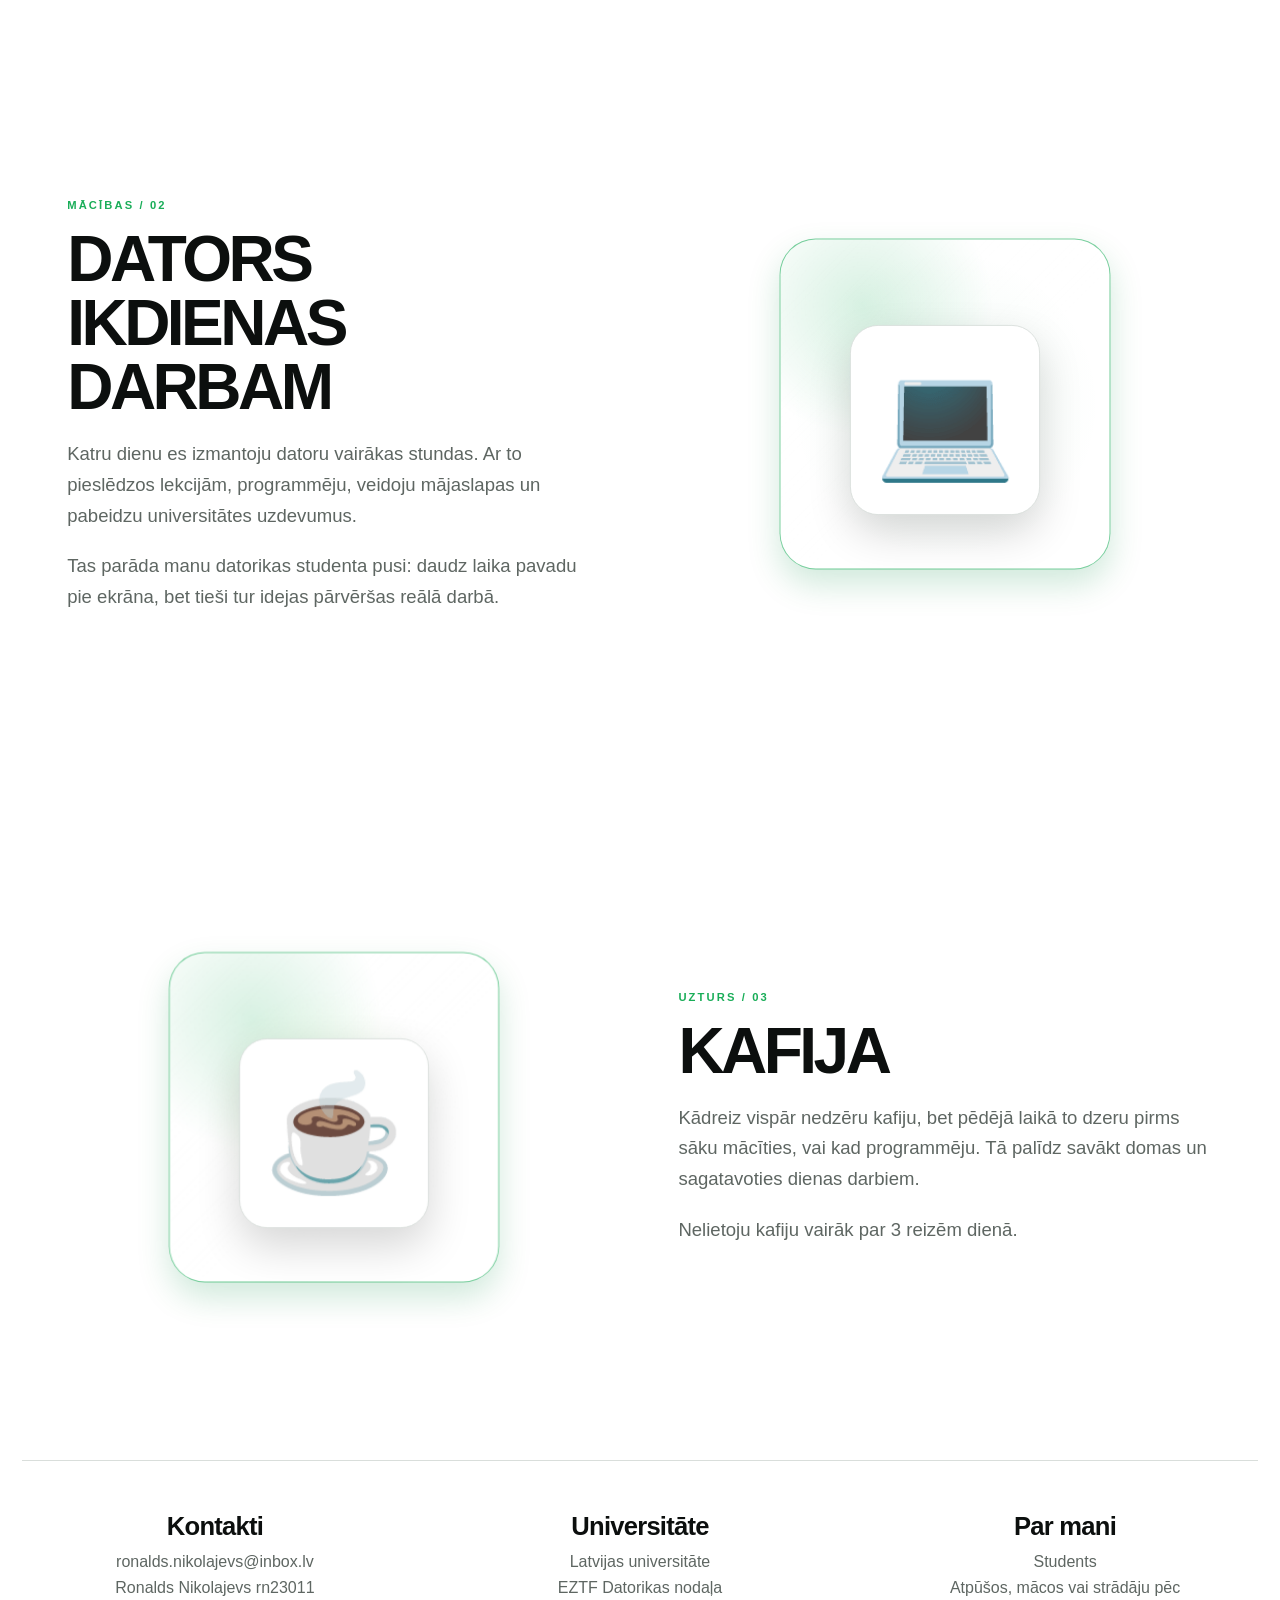
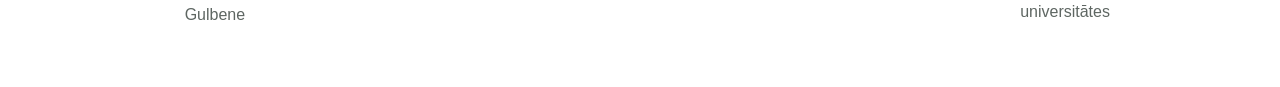
==== commit 6167bd20: "Add files via upload" ====
--- a/index.html
+++ b/index.html
@@ -1,5 +1,5 @@
 <!doctype html>
-<html lang="en">
+<html lang="lv">
   <head>
     <meta charset="UTF-8">
     <meta name="viewport" content="width=device-width, initial-scale=1.0">
@@ -25,6 +25,7 @@
         <a class="active" href="index.html" aria-current="page">Sākums</a>
         <a href="about.html">Mana rutīna</a>
         <a href="week.html">Nedēļa</a>
+        <a href="images.html">Attēli</a>
       </nav>
 
       <div class="header-actions">
@@ -64,9 +65,9 @@
       </section>
 
       <section class="racket-section scroll-racket" aria-labelledby="racket-title">
-        <div class="racket-art" aria-hidden="true">
+        <div class="racket-art emoji-art" aria-hidden="true">
           <span class="racket-orbit"></span>
-          <img src="assets/ping-pong-racket.png" alt="">
+          <span class="emoji-card">🏓</span>
         </div>
 
         <div class="racket-copy">
@@ -95,16 +96,16 @@
           </p>
         </div>
 
-        <div class="laptop-art" aria-hidden="true" data-scroll-art>
+        <div class="laptop-art emoji-art" aria-hidden="true" data-scroll-art>
           <span class="laptop-glow"></span>
-          <img src="assets/laptop-real.png" alt="">
+          <span class="emoji-card">💻</span>
         </div>
       </section>
 
       <section class="coffee-section scroll-feature" aria-labelledby="coffee-title">
-        <div class="coffee-art" aria-hidden="true" data-scroll-art>
+        <div class="coffee-art emoji-art" aria-hidden="true" data-scroll-art>
           <span class="coffee-glow"></span>
-          <img src="assets/coffee-cup.png" alt="">
+          <span class="emoji-card">☕</span>
         </div>
 
         <div class="coffee-copy">
@@ -125,6 +126,7 @@
       <article>
         <h2>Kontakti</h2>
         <p>ronalds.nikolajevs@inbox.lv</p>
+        <p>Ronalds Nikolajevs rn23011</p>
         <p>Gulbene</p>
       </article>
 
--- a/styles.css
+++ b/styles.css
@@ -79,7 +79,7 @@
 .main-nav {
   display: flex;
   align-items: center;
-  gap: clamp(2.6rem, 8vw, 7.2rem);
+  gap: clamp(1.35rem, 5vw, 4.6rem);
 }
 
 .main-nav a,
@@ -376,18 +376,48 @@
   place-items: center;
   opacity: calc(0.25 + (var(--racket-progress) * 0.75));
   transform:
-    translateX(calc(-5rem + (var(--racket-progress) * 5rem)))
-    rotate(calc(-18deg + (var(--racket-progress) * 18deg)))
-    scale(calc(0.82 + (var(--racket-progress) * 0.18)));
-  transition: opacity 180ms linear, transform 180ms linear;
-}
-
-.racket-art img {
-  position: relative;
-  z-index: 1;
-  width: min(35rem, 100%);
-  filter: drop-shadow(0 2rem 2.7rem rgba(0, 0, 0, 0.18));
-  transform: rotate(-10deg);
+    translate3d(0, calc(2rem - (var(--racket-progress) * 2rem)), 0)
+    scale(calc(0.96 + (var(--racket-progress) * 0.04)));
+  transition: opacity 160ms linear, transform 160ms linear;
+  will-change: opacity, transform;
+}
+
+.emoji-art::before {
+  content: "";
+  position: absolute;
+  width: min(22rem, 76%);
+  aspect-ratio: 1;
+  border: 1px solid color-mix(in srgb, var(--green) 58%, transparent);
+  border-radius: 2.4rem;
+  background:
+    radial-gradient(circle at 25% 20%, var(--green-soft), transparent 36%),
+    linear-gradient(135deg, rgba(255, 255, 255, 0.16), transparent 55%),
+    var(--surface);
+  box-shadow: var(--shadow);
+  transform: scale(calc(0.94 + (var(--racket-progress, var(--feature-progress, 0)) * 0.06)));
+}
+
+.emoji-card {
+  position: relative;
+  z-index: 2;
+  width: min(13.5rem, 52vw);
+  min-width: 13rem;
+  aspect-ratio: 1;
+  border: 1px solid var(--border);
+  border-radius: 2rem;
+  display: block;
+  background:
+    linear-gradient(145deg, rgba(255, 255, 255, 0.16), transparent),
+    var(--surface);
+  box-shadow: 0 1.25rem 3rem rgba(0, 0, 0, 0.16);
+  overflow: hidden;
+  display: grid;
+  place-items: center;
+  font-size: clamp(4.8rem, 12vw, 8rem);
+  line-height: 1;
+  transform:
+    translateY(calc(1rem - (var(--racket-progress, var(--feature-progress, 0)) * 1rem)))
+    scale(calc(0.88 + (var(--racket-progress, var(--feature-progress, 0)) * 0.12)));
 }
 
 .racket-orbit {
@@ -500,17 +530,10 @@
   place-items: center;
   opacity: calc(0.2 + (var(--feature-progress) * 0.8));
   transform:
-    translateX(calc(5rem - (var(--feature-progress) * 5rem)))
-    rotate(calc(12deg - (var(--feature-progress) * 12deg)))
-    scale(calc(0.84 + (var(--feature-progress) * 0.16)));
-  transition: opacity 180ms linear, transform 180ms linear;
-}
-
-.laptop-art img {
-  position: relative;
-  z-index: 1;
-  width: min(40rem, 112%);
-  filter: drop-shadow(0 2rem 2.7rem rgba(0, 0, 0, 0.18));
+    translate3d(0, calc(2rem - (var(--feature-progress) * 2rem)), 0)
+    scale(calc(0.96 + (var(--feature-progress) * 0.04)));
+  transition: opacity 160ms linear, transform 160ms linear;
+  will-change: opacity, transform;
 }
 
 .laptop-glow {
@@ -530,7 +553,7 @@
   margin: 0 auto;
   padding: clamp(4rem, 9vw, 7rem) clamp(1.35rem, 4vw, 3.6rem);
   display: grid;
-  grid-template-columns: minmax(18rem, 0.95fr) minmax(19rem, 1.05fr);
+  grid-template-columns: minmax(19rem, 1fr) minmax(18rem, 1fr);
   gap: clamp(2.2rem, 6vw, 5.6rem);
   align-items: center;
   overflow: hidden;
@@ -571,17 +594,10 @@
   place-items: center;
   opacity: calc(0.2 + (var(--feature-progress) * 0.8));
   transform:
-    translateX(calc(-5rem + (var(--feature-progress) * 5rem)))
-    rotate(calc(-10deg + (var(--feature-progress) * 10deg)))
-    scale(calc(0.84 + (var(--feature-progress) * 0.16)));
-  transition: opacity 180ms linear, transform 180ms linear;
-}
-
-.coffee-art img {
-  position: relative;
-  z-index: 1;
-  width: min(22rem, 88%);
-  filter: drop-shadow(0 1.8rem 2.2rem rgba(0, 0, 0, 0.2));
+    translate3d(0, calc(2rem - (var(--feature-progress) * 2rem)), 0)
+    scale(calc(0.96 + (var(--feature-progress) * 0.04)));
+  transition: opacity 160ms linear, transform 160ms linear;
+  will-change: opacity, transform;
 }
 
 .coffee-glow {
@@ -594,6 +610,117 @@
     radial-gradient(circle, var(--surface), transparent 70%);
   opacity: calc(0.35 + (var(--feature-progress) * 0.42));
   transform: scale(calc(0.8 + (var(--feature-progress) * 0.32)));
+}
+
+.images-main {
+  width: min(86rem, 100%);
+  margin: 0 auto;
+  padding: clamp(3.8rem, 7vw, 6rem) clamp(1.35rem, 4vw, 3.6rem) clamp(4.5rem, 8vw, 6.5rem);
+}
+
+.images-heading {
+  max-width: 54rem;
+  margin: 0 auto clamp(3rem, 6vw, 5rem);
+  text-align: center;
+  animation: rise-in 720ms var(--ease) both;
+}
+
+.images-heading h1 {
+  margin: 0;
+  font-size: clamp(2.6rem, 5.4vw, 5rem);
+  font-weight: 800;
+  letter-spacing: -0.06em;
+  line-height: 0.96;
+  text-transform: uppercase;
+}
+
+.images-heading p:last-child {
+  max-width: 43rem;
+  margin: 1.25rem auto 0;
+  color: var(--muted);
+  font-size: clamp(1rem, 1.45vw, 1.16rem);
+  line-height: 1.7;
+}
+
+.photo-stories {
+  display: grid;
+  gap: clamp(1.5rem, 3vw, 2.2rem);
+}
+
+.photo-story {
+  display: grid;
+  grid-template-columns: minmax(17rem, 0.9fr) minmax(18rem, 1.1fr);
+  gap: clamp(1.4rem, 4vw, 3rem);
+  align-items: center;
+  padding: clamp(1rem, 2vw, 1.4rem);
+  border: 1px solid var(--border);
+  border-radius: 2rem;
+  background:
+    linear-gradient(135deg, var(--surface), rgba(25, 173, 88, 0.06)),
+    var(--surface);
+  box-shadow: 0 1rem 2.4rem rgba(0, 0, 0, 0.05);
+}
+
+.photo-story.reverse .photo-placeholder {
+  order: 2;
+}
+
+.photo-placeholder {
+  min-height: clamp(15rem, 26vw, 23rem);
+  border: 1px dashed color-mix(in srgb, var(--green) 65%, var(--border));
+  border-radius: 1.5rem;
+  display: grid;
+  place-items: center;
+  background:
+    linear-gradient(135deg, transparent 0 48%, var(--green-soft) 48% 52%, transparent 52%),
+    radial-gradient(circle at 28% 24%, var(--green-soft), transparent 34%),
+    var(--background);
+  color: var(--green);
+  overflow: hidden;
+}
+
+.photo-image {
+  width: 100%;
+  min-height: clamp(15rem, 26vw, 23rem);
+  height: 100%;
+  aspect-ratio: 4 / 3;
+  object-fit: cover;
+  border: 1px solid var(--border);
+  border-radius: 1.5rem;
+  display: block;
+  box-shadow: 0 1rem 2.4rem rgba(0, 0, 0, 0.08);
+}
+
+.photo-placeholder span {
+  padding: 0.8rem 1.1rem;
+  border: 1px solid var(--border);
+  border-radius: 999px;
+  background: var(--surface);
+  font-size: 0.78rem;
+  font-weight: 800;
+  letter-spacing: 0.18em;
+  text-transform: uppercase;
+}
+
+.photo-copy {
+  padding: clamp(0.6rem, 2vw, 1.6rem);
+}
+
+.photo-copy h2 {
+  margin: 0;
+  font-size: clamp(1.9rem, 3.4vw, 3.2rem);
+  font-weight: 800;
+  letter-spacing: -0.045em;
+  line-height: 1;
+  text-transform: uppercase;
+}
+
+.photo-copy p {
+  max-width: 43rem;
+  margin: 1rem 0 0;
+  color: var(--muted);
+  font-size: 1rem;
+  line-height: 1.7;
 }
 
 .week-main {
@@ -1366,6 +1493,15 @@
     margin-left: auto;
   }
 
+  .photo-story,
+  .photo-story.reverse {
+    grid-template-columns: 1fr;
+  }
+
+  .photo-story.reverse .photo-placeholder {
+    order: 0;
+  }
+
   .week-main {
     padding-top: clamp(2.7rem, 7vw, 4rem);
   }
@@ -1455,6 +1591,10 @@
 
   .coffee-art {
     min-height: 16rem;
+  }
+
+  .photo-placeholder {
+    min-height: 13.5rem;
   }
 
   .racket-copy h2 {
